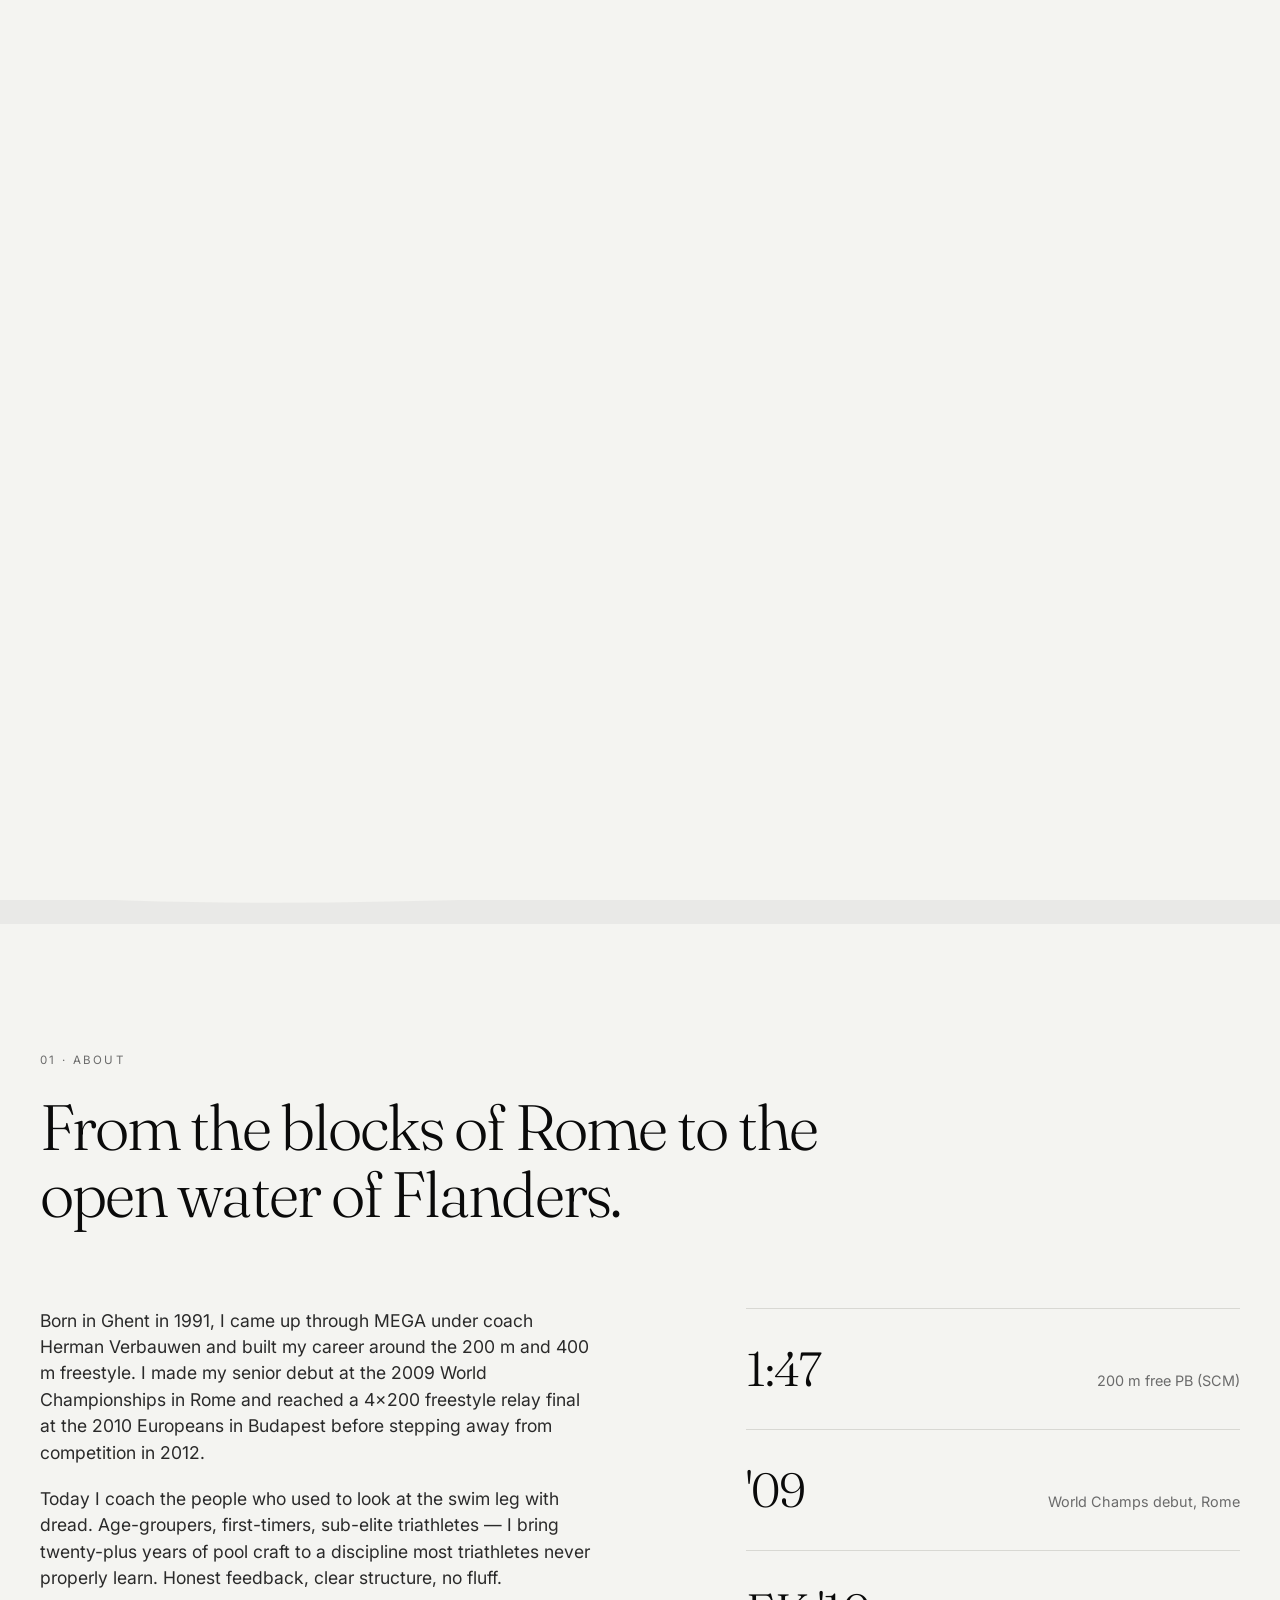
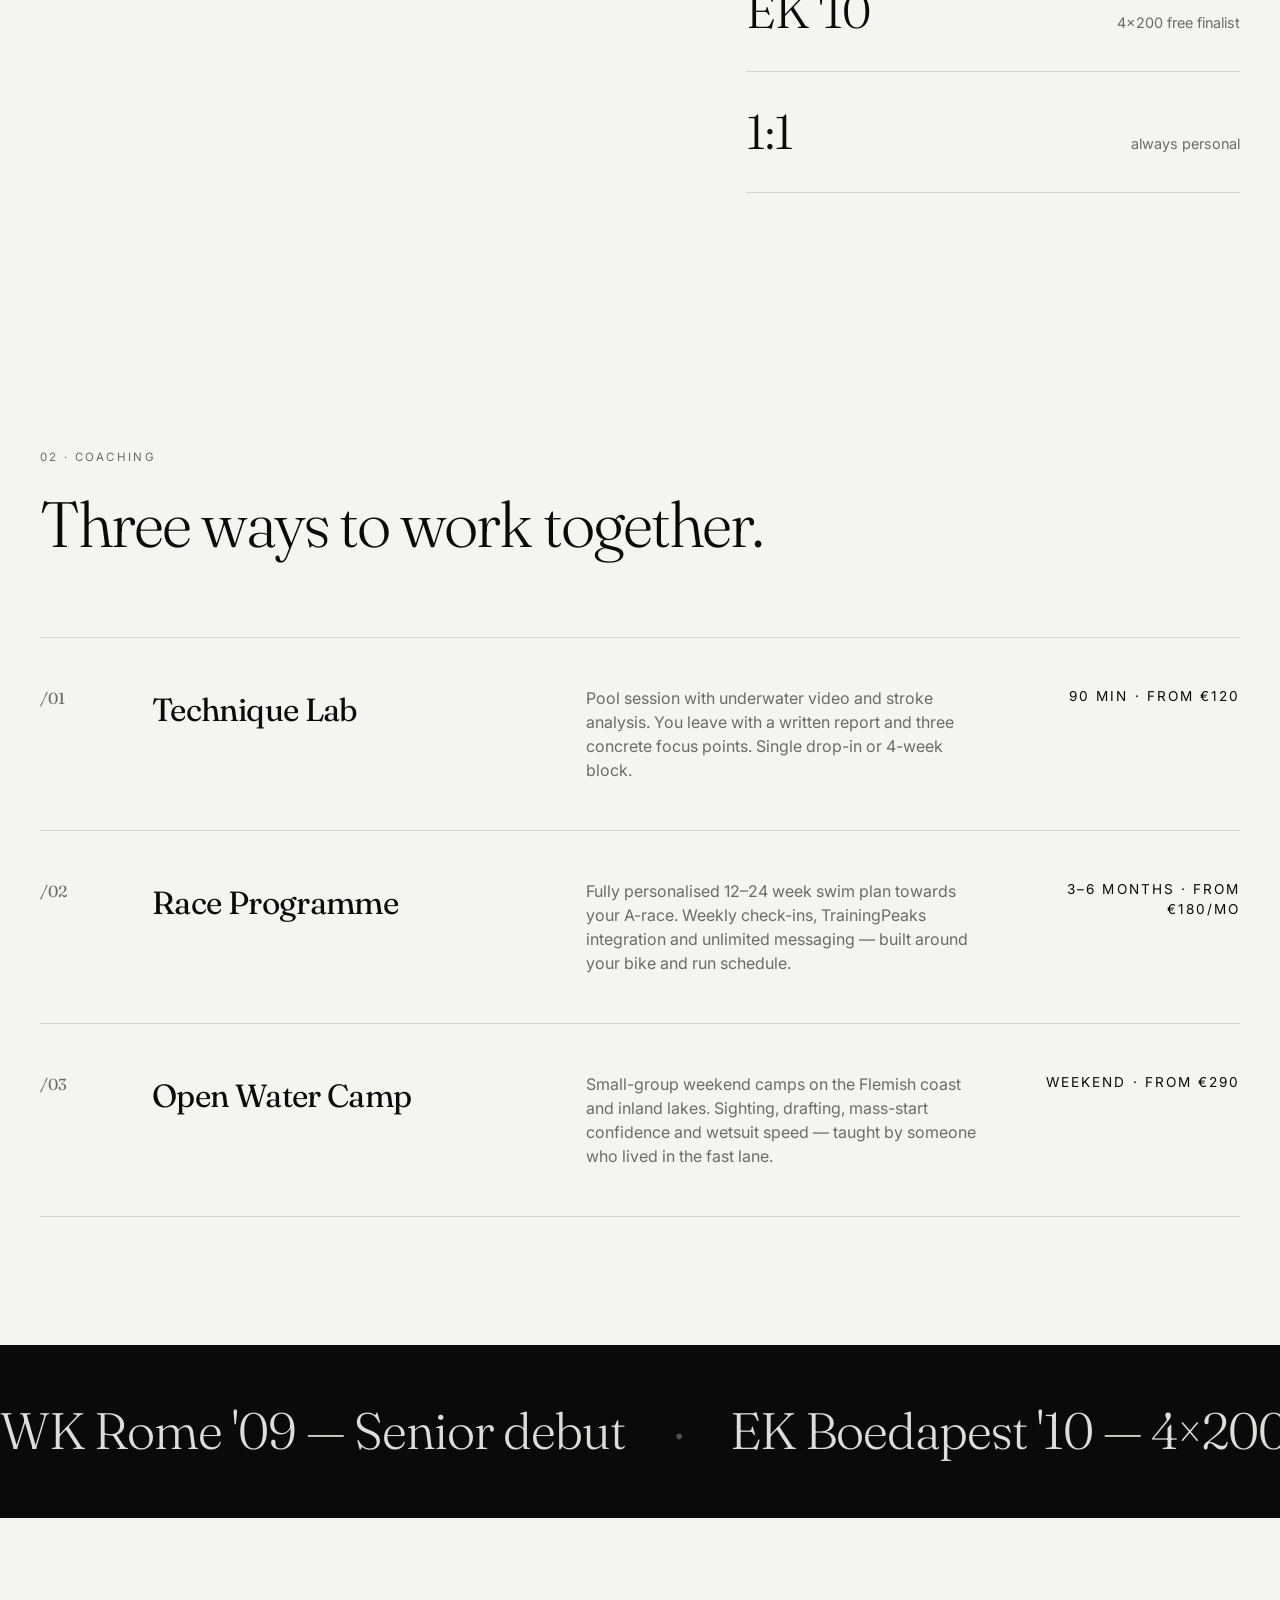
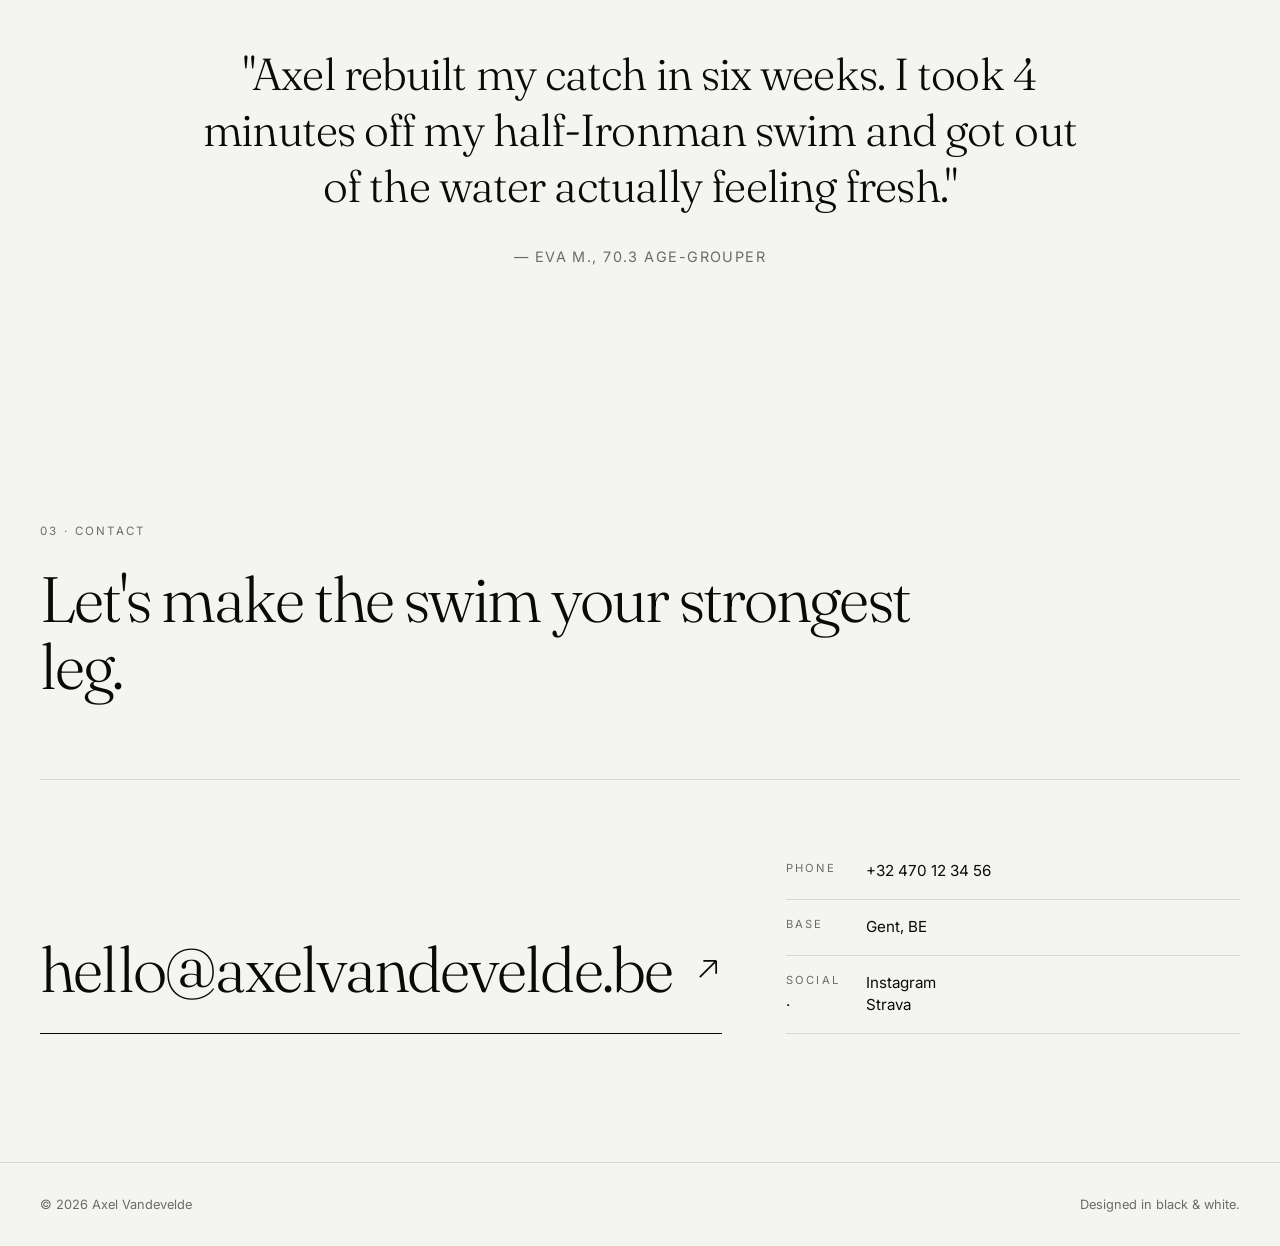
==== en/index.html @ 0fa9f3ac "Add files via upload" ====
<!doctype html>
<html lang="en">
  <head>
    <meta charset="UTF-8" />
    <meta name="viewport" content="width=device-width, initial-scale=1.0" />
    <title>Axel Vandevelde — Swim Coach for Triathletes</title>
    <meta
      name="description"
      content="Ex-elite Belgian freestyle swimmer turned swim coach for triathletes. Technique, endurance and open-water performance. Based in Ghent."
    />
    <html lang="en">
...
<link rel="alternate" hreflang="nl" href="https://axelvandevelde.be/" />
<link rel="alternate" hreflang="en" href="https://axelvandevelde.be/en/" />
<link rel="alternate" hreflang="x-default" href="https://axelvandevelde.be/" />
    <link
      href="https://fonts.googleapis.com/css2?family=Inter:wght@300;400;500;600&family=Fraunces:opsz,wght@9..144,300;9..144,400;9..144,600&display=swap"
      rel="stylesheet"
    />
    <link rel="stylesheet" href="/styles.css" />
    <link rel="sitemap" type="application/xml" href="/sitemap.xml" />
  </head>
  <body>
    <!-- INTRO LOADER -->
    <div class="loader" id="loader">
      <div class="loader__counter"><span id="count">0</span><i>%</i></div>
      <div class="loader__name">
        <span data-text="AXEL">AXEL</span>
        <span data-text="VANDEVELDE">VANDEVELDE</span>
      </div>
      <div class="loader__panel loader__panel--top"></div>
      <div class="loader__panel loader__panel--bottom"></div>
    </div>

    <!-- CURSOR -->
    <div class="cursor" id="cursor"></div>

    <!-- NAV -->
    <header class="nav">
      <a href="/en/" class="nav__logo">AV<span>.</span></a>
      <nav class="nav__links">
  <a href="#about">About</a>
  <a href="#services">Coaching</a>
  <a href="#results">Palmares</a>
  <a href="#contact">Contact</a>
</nav>
<div class="nav__right">
  <div class="lang">
    <a href="/">NL</a>
    <span>/</span>
    <a href="/en/" class="is-active" aria-current="page">EN</a>
  </div>
  <a href="#contact" class="nav__cta">Book a session →</a>
</div>
      <a href="#contact" class="nav__cta">Book a session →</a>
    </header>

    <!-- HERO -->
    <section class="hero">
      <div class="hero__meta">
        <span>Swim Coach · Ex-Elite Freestyler</span>
        <span>Ghent, Belgium</span>
      </div>

      <h1 class="hero__title">
        <span class="line"><span>Swim</span></span>
        <span class="line"><span>smarter,</span></span>
        <span class="line"><span><em>not harder.</em></span></span>
      </h1>

      <div class="hero__foot">
        <p>
          Former Belgian freestyle international. Now I help triathletes and
          open-water swimmers turn the first leg of the race from a survival
          exercise into a real weapon.
        </p>
        <a href="#services" class="scroll-hint">
          <span>Scroll</span>
          <svg viewBox="0 0 24 24" width="14" height="14">
            <path d="M12 4v16m0 0l-6-6m6 6l6-6" stroke="currentColor"
              stroke-width="1.5" fill="none" />
          </svg>
        </a>
      </div>

      <svg class="wave" viewBox="0 0 1440 80" preserveAspectRatio="none">
        <path
          d="M0,40 C240,80 480,0 720,40 C960,80 1200,0 1440,40 L1440,80 L0,80 Z"
          fill="currentColor" />
      </svg>
    </section>

    <!-- ABOUT -->
    <section class="about" id="about">
      <div class="section-head reveal">
        <span class="eyebrow">01 · About</span>
        <h2>From the blocks of Rome to the open water of Flanders.</h2>
      </div>
      <div class="about__grid">
        <div class="about__text reveal">
          <p>
            Born in Ghent in 1991, I came up through MEGA under coach Herman
            Verbauwen and built my career around the 200 m and 400 m freestyle.
            I made my senior debut at the 2009 World Championships in Rome and
            reached a 4×200 freestyle relay final at the 2010 Europeans in
            Budapest before stepping away from competition in 2012.
          </p>
          <p>
            Today I coach the people who used to look at the swim leg with
            dread. Age-groupers, first-timers, sub-elite triathletes — I bring
            twenty-plus years of pool craft to a discipline most triathletes
            never properly learn. Honest feedback, clear structure, no fluff.
          </p>
        </div>
        <ul class="about__stats">
          <li class="reveal"><strong>1:47</strong><span>200 m free PB (SCM)</span></li>
          <li class="reveal"><strong>'09</strong><span>World Champs debut, Rome</span></li>
          <li class="reveal"><strong>EK '10</strong><span>4×200 free finalist</span></li>
          <li class="reveal"><strong>1:1</strong><span>always personal</span></li>
        </ul>
      </div>
    </section>

    <!-- SERVICES -->
    <section class="services" id="services">
      <div class="section-head reveal">
        <span class="eyebrow">02 · Coaching</span>
        <h2>Three ways to work together.</h2>
      </div>

      <div class="services__list">
        <article class="service reveal">
          <span class="service__num">/01</span>
          <h3>Technique Lab</h3>
          <p>
            Pool session with underwater video and stroke analysis. You leave
            with a written report and three concrete focus points. Single
            drop-in or 4-week block.
          </p>
          <span class="service__meta">90 min · From €120</span>
        </article>

        <article class="service reveal">
          <span class="service__num">/02</span>
          <h3>Race Programme</h3>
          <p>
            Fully personalised 12–24 week swim plan towards your A-race.
            Weekly check-ins, TrainingPeaks integration and unlimited
            messaging — built around your bike and run schedule.
          </p>
          <span class="service__meta">3–6 months · From €180/mo</span>
        </article>

        <article class="service reveal">
          <span class="service__num">/03</span>
          <h3>Open Water Camp</h3>
          <p>
            Small-group weekend camps on the Flemish coast and inland lakes.
            Sighting, drafting, mass-start confidence and wetsuit speed —
            taught by someone who lived in the fast lane.
          </p>
          <span class="service__meta">Weekend · From €290</span>
        </article>
      </div>
    </section>

    <!-- RESULTS / MARQUEE -->
    <section class="marquee" id="results">
      <div class="marquee__track">
        <span>WK Rome '09 — Senior debut</span><span>·</span>
        <span>EK Boedapest '10 — 4×200 free finalist</span><span>·</span>
        <span>EYOF Belgrado '07 — 🥉 4×100 free</span><span>·</span>
        <span>EK Jeugd Praag '09 — 200 free finalist</span><span>·</span>
        <span>BK titels jeugd & senioren</span><span>·</span>
        <span>200 free PB · 1:47.74 (SCM)</span><span>·</span>
        <span>400 free PB · 3:48.53 (SCM)</span><span>·</span>
        <span>100 free PB · 49.70 (SCM)</span><span>·</span>
      </div>
    </section>

    <!-- TESTIMONIAL -->
    <section class="quote">
      <blockquote class="reveal">
        <p>
          "Axel rebuilt my catch in six weeks. I took 4 minutes off my
          half-Ironman swim and got out of the water actually feeling fresh."
        </p>
        <cite>— Eva M., 70.3 age-grouper</cite>
      </blockquote>
    </section>

    <!-- CONTACT -->
    <section class="contact" id="contact">
      <div class="section-head reveal">
        <span class="eyebrow">03 · Contact</span>
        <h2>Let's make the swim your strongest leg.</h2>
      </div>

      <div class="contact__grid">
        <a href="mailto:hello@axelvandevelde.be" class="contact__big reveal">
          hello@axelvandevelde.be
          <svg viewBox="0 0 24 24" width="28" height="28">
            <path d="M5 19L19 5M19 5H8M19 5v11" stroke="currentColor"
              stroke-width="1.5" fill="none" />
          </svg>
        </a>

        <div class="contact__info reveal">
          <p><span>Phone</span>+32 470 12 34 56</p>
          <p><span>Base</span>Gent, BE</p>
          <p>
            <span>Social</span>
            <a href="#">Instagram</a> · <a href="#">Strava</a>
          </p>
        </div>
      </div>
    </section>

    <footer class="footer">
      <span>© 2026 Axel Vandevelde</span>
      <span>Designed in black & white.</span>
    </footer>

    <script src="/script.js"></script>
  </body>
</html>
---- styles.css ----
/* RESET */
*, *::before, *::after { box-sizing: border-box; margin: 0; padding: 0; }
html { scroll-behavior: smooth; }
body {
  font-family: "Inter", system-ui, sans-serif;
  background: #f4f4f1;
  color: #0a0a0a;
  font-weight: 400;
  line-height: 1.5;
  -webkit-font-smoothing: antialiased;
  overflow-x: hidden;
}
a { color: inherit; text-decoration: none; }
img { max-width: 100%; display: block; }

:root {
  --bg: #f4f4f1;
  --fg: #0a0a0a;
  --muted: #6b6b6b;
  --line: #d8d8d3;
  --serif: "Fraunces", Georgia, serif;
}

/* ------------- LOADER ------------- */
.loader {
  position: fixed; inset: 0; z-index: 100;
  background: var(--fg); color: var(--bg);
  display: flex; align-items: center; justify-content: center;
  flex-direction: column; gap: 2rem;
  overflow: hidden;
}
.loader__counter {
  position: absolute; bottom: 2rem; right: 2rem;
  font-family: var(--serif); font-size: clamp(3rem, 10vw, 7rem);
  font-weight: 300; letter-spacing: -0.04em;
  display: flex; align-items: flex-start;
}
.loader__counter i { font-size: 1rem; margin-top: 1rem; font-style: normal; opacity: .5;}
.loader__name {
  display: flex; gap: 1.5rem;
  font-family: var(--serif); font-size: clamp(2.5rem, 9vw, 6rem);
  font-weight: 400; letter-spacing: -0.04em;
}
.loader__name span {
  display: inline-block; overflow: hidden;
  position: relative;
}
.loader__name span::before {
  content: attr(data-text);
  display: inline-block;
  transform: translateY(110%);
  animation: rise 0.9s cubic-bezier(.6,.05,.05,1) 0.3s forwards;
}
.loader__name span:nth-child(2)::before { animation-delay: 0.5s; }
@keyframes rise { to { transform: translateY(0); } }

.loader__panel {
  position: absolute; left: 0; right: 0; height: 50vh;
  background: var(--bg);
  transform: scaleY(0); transform-origin: top;
}
.loader__panel--bottom { bottom: 0; transform-origin: bottom; }
.loader__panel--top    { top: 0; }

.loader.is-done .loader__panel { animation: curtain 1s cubic-bezier(.7,0,.2,1) forwards; }
.loader.is-done .loader__counter,
.loader.is-done .loader__name { opacity: 0; transition: opacity .4s; }
@keyframes curtain { to { transform: scaleY(1); } }
.loader.is-gone { display: none; }

/* ------------- CURSOR ------------- */
.cursor {
  position: fixed; top: 0; left: 0; width: 18px; height: 18px;
  border: 1px solid var(--fg); border-radius: 50%;
  pointer-events: none; z-index: 90;
  transform: translate(-50%, -50%);
  transition: transform .2s ease, width .25s, height .25s, background .25s;
  mix-blend-mode: difference;
  border-color: #fff;
}
.cursor.is-hover { width: 46px; height: 46px; background: #fff; }
@media (max-width: 768px) { .cursor { display: none; } }

/* ------------- NAV ------------- */
.nav {
  position: fixed; top: 0; left: 0; right: 0; z-index: 50;
  display: flex; align-items: center; justify-content: space-between;
  padding: 1.5rem 2.5rem;
  mix-blend-mode: difference; color: #fff;
}
.nav__logo { font-family: var(--serif); font-size: 1.4rem; font-weight: 500; }
.nav__logo span { color: #fff; opacity: .5; }
.nav__links { display: flex; gap: 2rem; font-size: .9rem; }
.nav__links a { position: relative; }
.nav__links a::after {
  content: ""; position: absolute; left: 0; bottom: -4px;
  width: 100%; height: 1px; background: currentColor;
  transform: scaleX(0); transform-origin: right;
  transition: transform .4s ease;
}
.nav__links a:hover::after { transform: scaleX(1); transform-origin: left; }
.nav__cta { font-size: .85rem; opacity: .9; }
@media (max-width: 768px) {
  .nav { padding: 1rem 1.25rem; }
  .nav__links { display: none; }
}

/* ------------- HERO ------------- */
.hero {
  min-height: 100vh; padding: 8rem 2.5rem 4rem;
  display: flex; flex-direction: column; justify-content: space-between;
  position: relative;
}
.hero__meta {
  display: flex; justify-content: space-between;
  text-transform: uppercase; letter-spacing: .15em;
  font-size: .72rem; color: var(--muted);
}
.hero__title {
  font-family: var(--serif);
  font-size: clamp(3.5rem, 14vw, 13rem);
  font-weight: 300; line-height: .95;
  letter-spacing: -0.04em;
  margin: 2rem 0;
}
.hero__title em { font-style: italic; font-weight: 400; opacity: .55; }
.hero__title .line { display: block; overflow: hidden; }
.hero__title .line > span {
  display: inline-block; transform: translateY(110%);
  animation: rise 1s cubic-bezier(.6,.05,.05,1) forwards;
}
.hero__title .line:nth-child(1) > span { animation-delay: 2.2s; }
.hero__title .line:nth-child(2) > span { animation-delay: 2.3s; }
.hero__title .line:nth-child(3) > span { animation-delay: 2.4s; }

.hero__foot {
  display: flex; justify-content: space-between; align-items: flex-end;
  gap: 2rem;
  opacity: 0; animation: fadeIn 1s ease 2.8s forwards;
}
.hero__foot p { max-width: 38ch; color: var(--muted); }
.scroll-hint {
  display: flex; align-items: center; gap: .5rem;
  font-size: .8rem; text-transform: uppercase; letter-spacing: .15em;
}
.scroll-hint svg { animation: bob 2s ease-in-out infinite; }
@keyframes bob { 50% { transform: translateY(6px); } }
@keyframes fadeIn { to { opacity: 1; } }

.wave {
  position: absolute; 
  bottom: 0; 
  left: 0;
  /* 1. Stretch the wave to be twice as wide as the screen */
  width: 200%; 
  height: 60px;
  color: var(--fg);
  opacity: .04;
  
  /* 2. Apply a linear, infinite animation */
  animation: rollingWave 12s linear infinite;
}

/* 3. Define the sliding motion */
@keyframes rollingWave {
  0% {
    transform: translateX(0);
  }
  100% {
    /* Slide left by exactly half its new width (which equals 1 screen width) */
    transform: translateX(-50%);
  }
}

@media (max-width: 768px) {
  .hero { padding: 7rem 1.25rem 3rem; }
  .hero__foot { flex-direction: column; align-items: flex-start; }
}

/* ------------- SECTION SHARED ------------- */
section { padding: 8rem 2.5rem; }
@media (max-width: 768px) { section { padding: 5rem 1.25rem; } }

.section-head { max-width: 900px; margin-bottom: 5rem; }
.eyebrow {
  text-transform: uppercase; letter-spacing: .2em; font-size: .72rem;
  color: var(--muted); display: block; margin-bottom: 1.5rem;
}
.section-head h2 {
  font-family: var(--serif); font-weight: 300;
  font-size: clamp(2rem, 5vw, 4rem); line-height: 1.05;
  letter-spacing: -0.03em;
}

/* Scroll reveals */
.reveal { opacity: 0; transform: translateY(40px); transition: opacity 1s ease, transform 1s ease; }
.reveal.in { opacity: 1; transform: none; }

/* ------------- ABOUT ------------- */
.about__grid {
  display: grid; grid-template-columns: 1.3fr 1fr; gap: 4rem;
  align-items: start;
}
.about__text p + p { margin-top: 1.25rem; }
.about__text p { font-size: 1.1rem; color: #2a2a2a; max-width: 50ch; }

.about__stats { list-style: none; border-top: 1px solid var(--line); }
.about__stats li {
  display: flex; justify-content: space-between; align-items: baseline;
  padding: 1.5rem 0; border-bottom: 1px solid var(--line);
}
.about__stats strong {
  font-family: var(--serif); font-weight: 300;
  font-size: clamp(2rem, 4vw, 3rem); letter-spacing: -0.02em;
}
.about__stats span { color: var(--muted); font-size: .9rem; }
@media (max-width: 768px) { .about__grid { grid-template-columns: 1fr; gap: 3rem; } }

/* ------------- SERVICES ------------- */
.services__list { display: grid; gap: 0; border-top: 1px solid var(--line); }
.service {
  display: grid; grid-template-columns: 80px 1fr 1fr 220px;
  gap: 2rem; align-items: start;
  padding: 3rem 0; border-bottom: 1px solid var(--line);
  transition: padding .4s ease, background .4s ease;
}
.service:hover { padding-left: 1.5rem; background: rgba(0,0,0,0.02); }
.service__num { font-family: var(--serif); color: var(--muted); }
.service h3 {
  font-family: var(--serif); font-weight: 400;
  font-size: clamp(1.5rem, 2.5vw, 2.2rem); letter-spacing: -0.02em;
}
.service p { color: var(--muted); max-width: 42ch; }
.service__meta {
  text-align: right; font-size: .85rem;
  text-transform: uppercase; letter-spacing: .15em; color: var(--fg);
}
@media (max-width: 768px) {
  .service { grid-template-columns: 1fr; gap: 1rem; }
  .service__meta { text-align: left; }
}

/* ------------- MARQUEE ------------- */
.marquee {
  background: var(--fg); color: var(--bg);
  padding: 3rem 0; overflow: hidden;
}
.marquee__track {
  display: flex; gap: 3rem; white-space: nowrap;
  font-family: var(--serif); font-size: clamp(1.8rem, 4vw, 3.5rem);
  font-weight: 300; letter-spacing: -0.02em;
  animation: scroll 28s linear infinite;
}
.marquee__track span:nth-child(odd) { opacity: .9; }
.marquee__track span:nth-child(even) { opacity: .3; }
@keyframes scroll {
  to { transform: translateX(-50%); }
}

/* ------------- QUOTE ------------- */
.quote { text-align: center; }
.quote blockquote { max-width: 900px; margin: 0 auto; }
.quote p {
  font-family: var(--serif); font-weight: 300;
  font-size: clamp(1.5rem, 3.5vw, 2.8rem);
  line-height: 1.25; letter-spacing: -0.02em;
}
.quote cite {
  display: block; margin-top: 2rem; font-style: normal;
  color: var(--muted); font-size: .9rem;
  letter-spacing: .1em; text-transform: uppercase;
}

/* ------------- CONTACT ------------- */
.contact__grid {
  display: grid; grid-template-columns: 1.5fr 1fr; gap: 4rem;
  align-items: end; border-top: 1px solid var(--line); padding-top: 4rem;
}
.contact__big {
  display: flex; align-items: center; justify-content: space-between;
  font-family: var(--serif); font-weight: 300;
  font-size: clamp(1.8rem, 5vw, 4rem); letter-spacing: -0.03em;
  padding-bottom: 1rem; border-bottom: 1px solid var(--fg);
  transition: padding .4s ease;
}
.contact__big:hover { padding-left: 1rem; padding-bottom: 1.5rem;}
.contact__info p {
  display: grid; grid-template-columns: 80px 1fr;
  padding: 1rem 0; border-bottom: 1px solid var(--line);
  font-size: .95rem;
}
.contact__info span {
  text-transform: uppercase; font-size: .7rem;
  letter-spacing: .2em; color: var(--muted);
}
@media (max-width: 768px) {
  .contact__grid { grid-template-columns: 1fr; gap: 3rem; }
}

/* ------------- FOOTER ------------- */
.footer {
  display: flex; justify-content: space-between;
  padding: 2rem 2.5rem; font-size: .8rem; color: var(--muted);
  border-top: 1px solid var(--line);
}
@media (max-width: 768px) { .footer { padding: 1.5rem 1.25rem; } }

/* LANGUAGE TOGGLE */
.nav__right {
  display: flex;
  align-items: center;
  gap: 2rem;
}
.lang {
  display: flex;
  align-items: center;
  gap: 0.5rem;
  font-size: 0.8rem;
  letter-spacing: 0.1em;
}
.lang a {
  opacity: 0.45;
  transition: opacity 0.3s ease;
}
.lang a.is-active,
.lang a:hover {
  opacity: 1;
}
.lang span {
  opacity: 0.3;
}
@media (max-width: 768px) {
  .nav__right { gap: 1rem; }
  .nav__cta { display: none; }
}
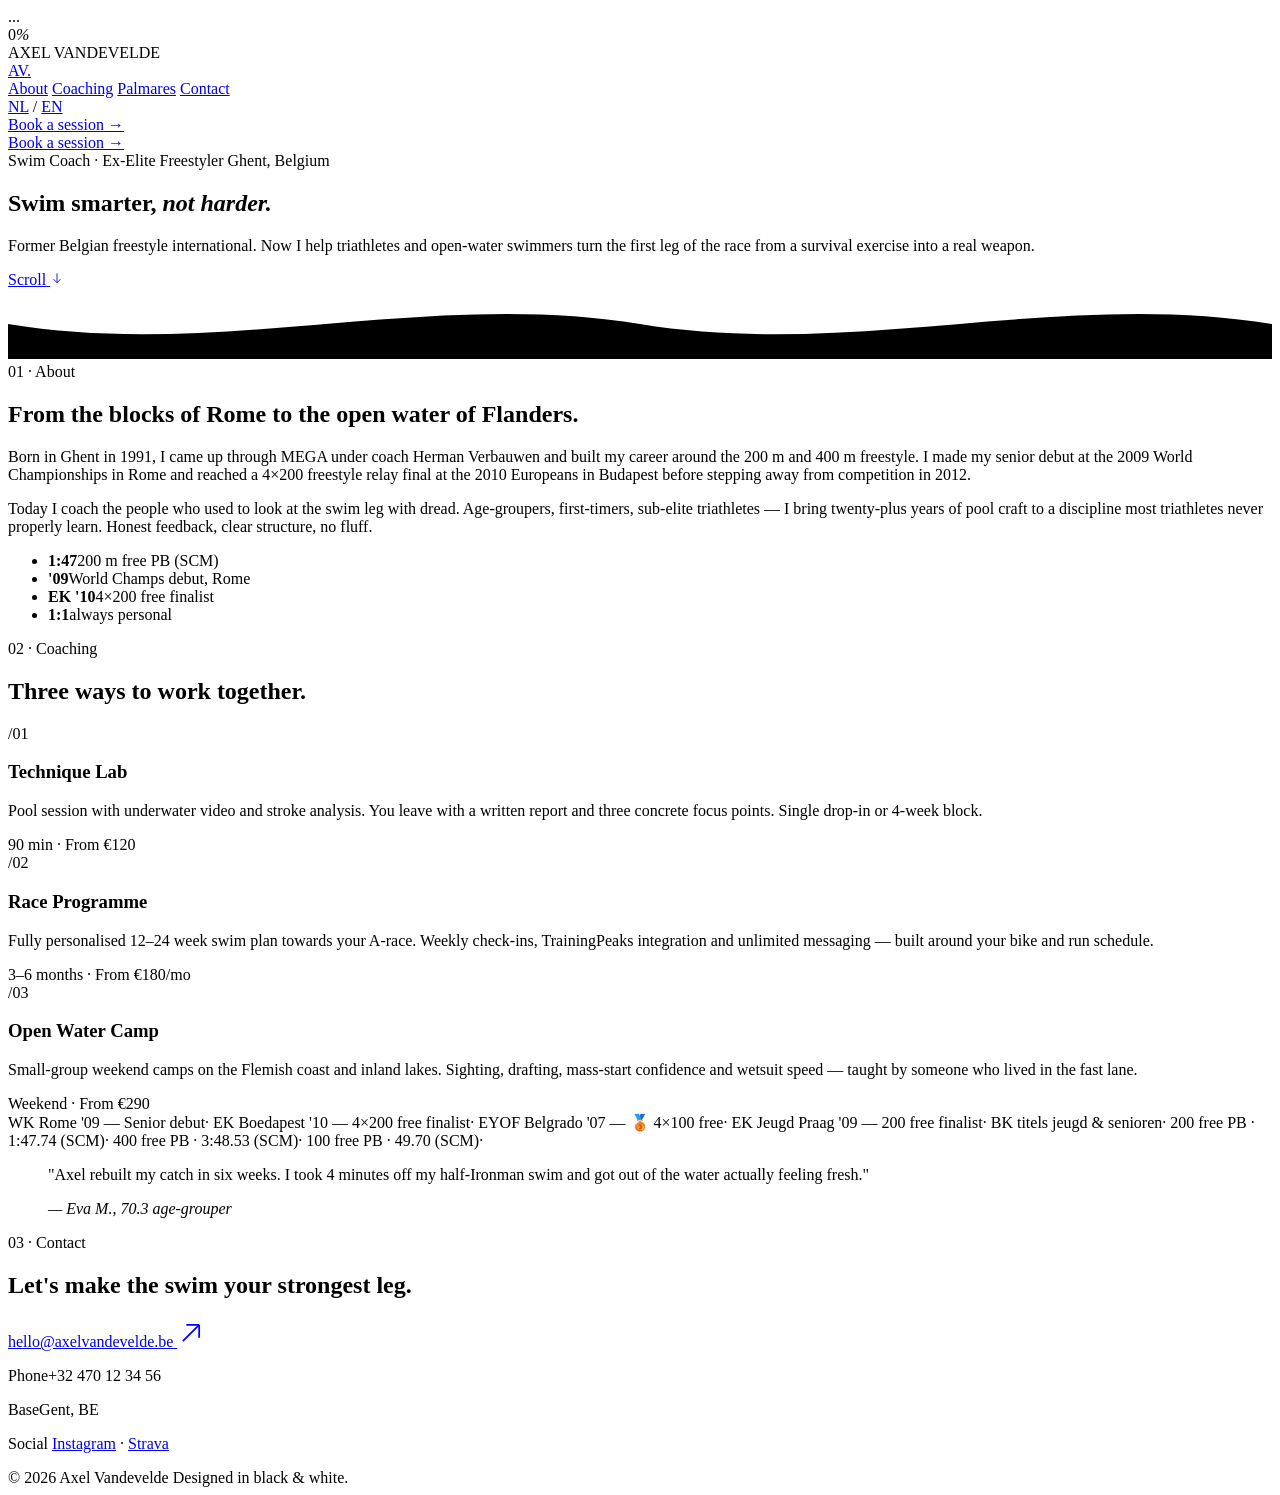
==== commit f648a68f: "Add files via upload" ====
--- a/en/index.html
+++ b/en/index.html
@@ -17,7 +17,7 @@
       href="https://fonts.googleapis.com/css2?family=Inter:wght@300;400;500;600&family=Fraunces:opsz,wght@9..144,300;9..144,400;9..144,600&display=swap"
       rel="stylesheet"
     />
-    <link rel="stylesheet" href="/styles.css" />
+    <link rel="stylesheet" href="styles.css" />
     <link rel="sitemap" type="application/xml" href="/sitemap.xml" />
   </head>
   <body>
@@ -221,6 +221,6 @@
       <span>Designed in black & white.</span>
     </footer>
 
-    <script src="/script.js"></script>
+    <script src="script.js"></script>
   </body>
 </html>
